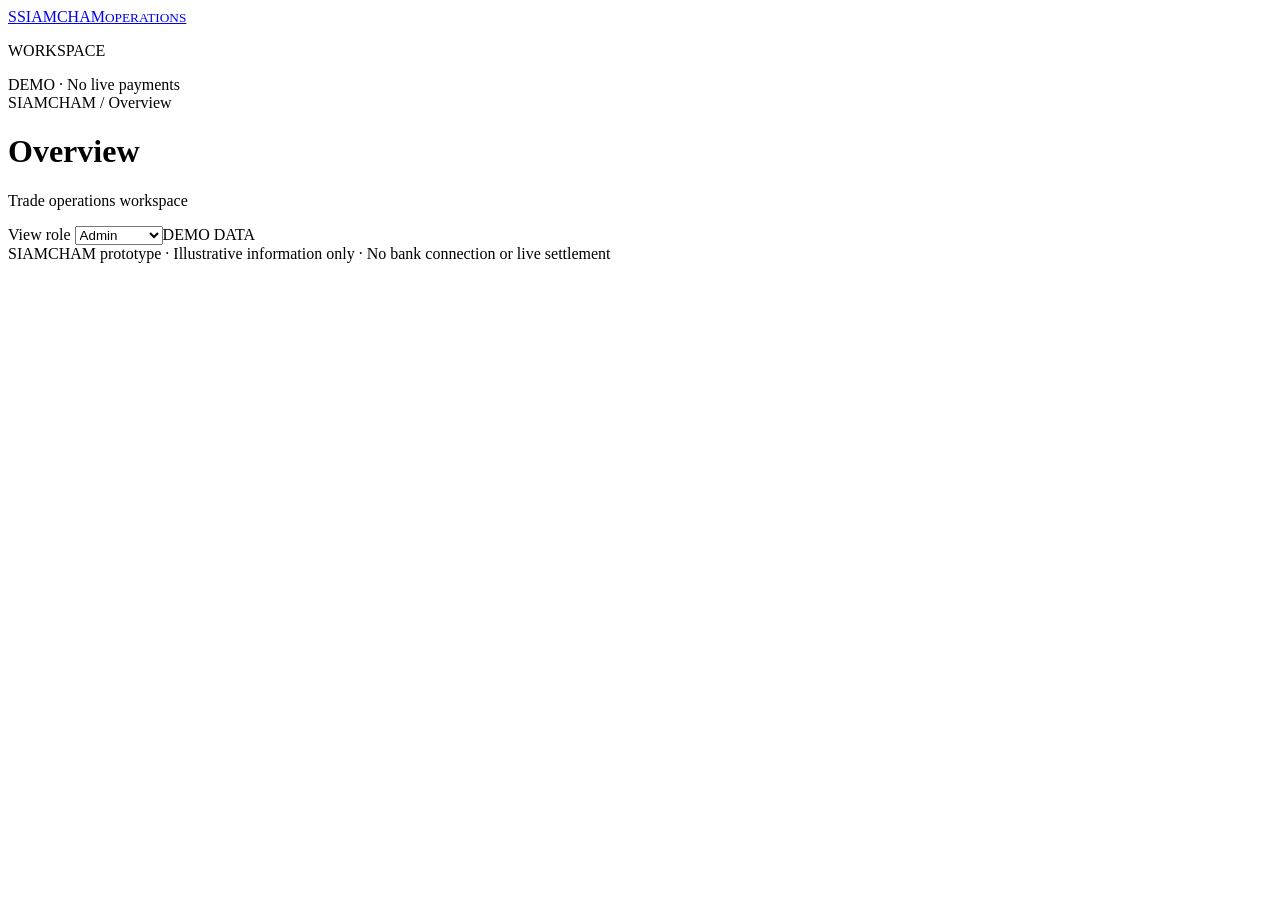
==== backoffice/index.html @ a69efb36 "Create SIAMCHAM role-based backoffice UI shell" ====
<!doctype html><html lang="th"><head><meta charset="utf-8"><meta name="viewport" content="width=device-width,initial-scale=1"><title>SIAMCHAM · Operations</title><link rel="stylesheet" href="backoffice.css"></head><body>
<aside class="sidebar"><a class="brand" href="../index.html"><span class="mark">S</span><span>SIAMCHAM<small>OPERATIONS</small></span></a><p class="side-caption">WORKSPACE</p><nav id="nav"></nav><div class="side-bottom"><span class="status-dot"></span> DEMO · No live payments</div></aside>
<main><header class="topbar"><div><span class="breadcrumb">SIAMCHAM / <span id="crumb">Overview</span></span><h1 id="title">Overview</h1><p id="subtitle">Trade operations workspace</p></div><div class="top-actions"><label>View role <select id="role"><option value="admin">Admin</option><option value="operations">Operations</option><option value="finance">Finance</option><option value="supplier">Supplier</option><option value="buyer">Buyer</option></select></label><span class="demo-pill">DEMO DATA</span></div></header>
<div id="content"></div><footer>SIAMCHAM prototype · Illustrative information only · No bank connection or live settlement</footer></main>
<script src="backoffice.js"></script></body></html>
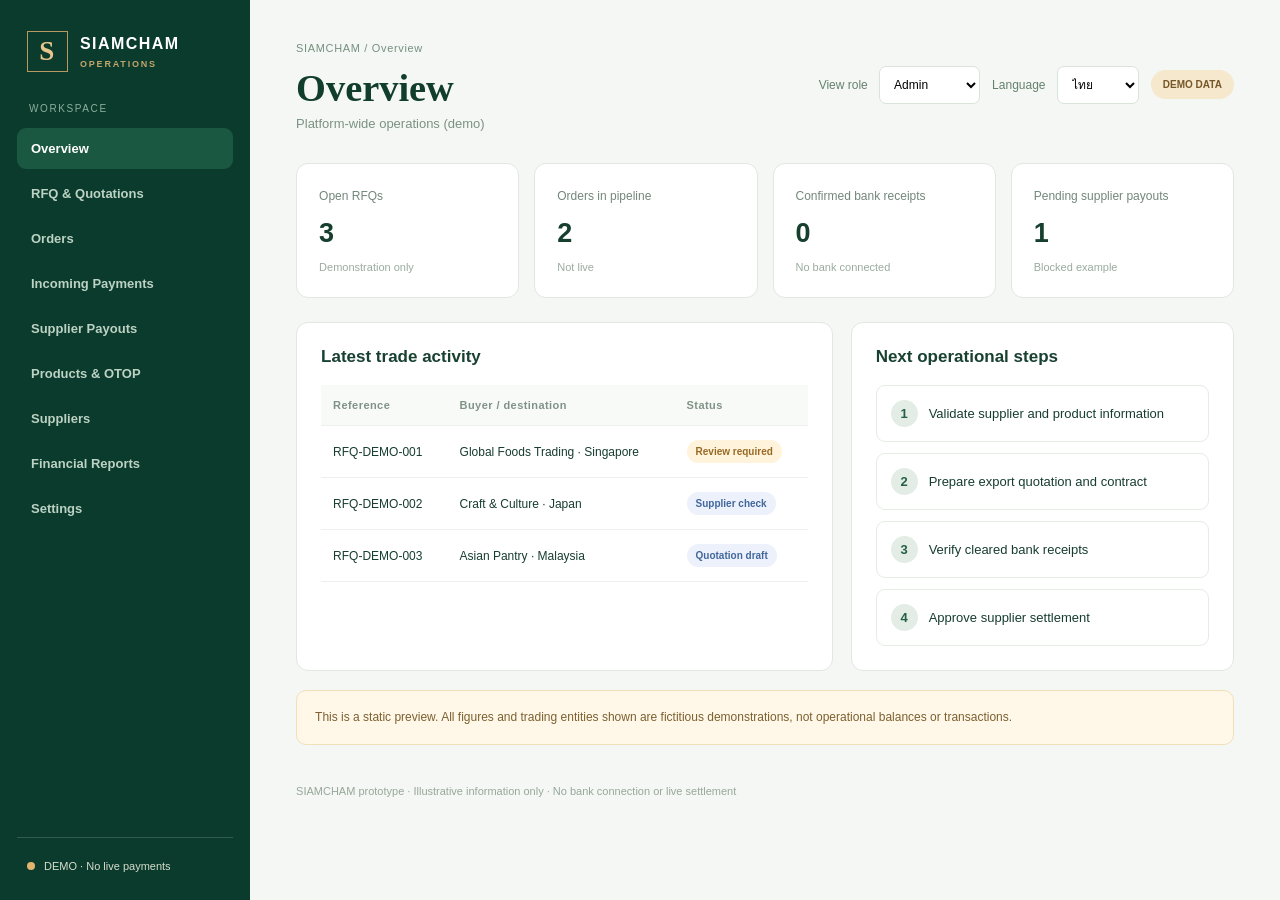
==== commit bde43566: "Add Thai English language selector to backoffice header" ====
--- a/backoffice/index.html
+++ b/backoffice/index.html
@@ -1,5 +1,5 @@
 <!doctype html><html lang="th"><head><meta charset="utf-8"><meta name="viewport" content="width=device-width,initial-scale=1"><title>SIAMCHAM · Operations</title><link rel="stylesheet" href="backoffice.css"></head><body>
 <aside class="sidebar"><a class="brand" href="../index.html"><span class="mark">S</span><span>SIAMCHAM<small>OPERATIONS</small></span></a><p class="side-caption">WORKSPACE</p><nav id="nav"></nav><div class="side-bottom"><span class="status-dot"></span> DEMO · No live payments</div></aside>
-<main><header class="topbar"><div><span class="breadcrumb">SIAMCHAM / <span id="crumb">Overview</span></span><h1 id="title">Overview</h1><p id="subtitle">Trade operations workspace</p></div><div class="top-actions"><label>View role <select id="role"><option value="admin">Admin</option><option value="operations">Operations</option><option value="finance">Finance</option><option value="supplier">Supplier</option><option value="buyer">Buyer</option></select></label><span class="demo-pill">DEMO DATA</span></div></header>
+<main><header class="topbar"><div><span class="breadcrumb">SIAMCHAM / <span id="crumb">Overview</span></span><h1 id="title">Overview</h1><p id="subtitle">Trade operations workspace</p></div><div class="top-actions"><label><span id="roleLabel">View role</span> <select id="role"><option value="admin">Admin</option><option value="operations">Operations</option><option value="finance">Finance</option><option value="supplier">Supplier</option><option value="buyer">Buyer</option></select></label><label><span id="languageLabel">Language</span> <select id="language"><option value="th">ไทย</option><option value="en">English</option></select></label><span class="demo-pill">DEMO DATA</span></div></header>
 <div id="content"></div><footer>SIAMCHAM prototype · Illustrative information only · No bank connection or live settlement</footer></main>
 <script src="backoffice.js"></script></body></html>
--- a/backoffice/backoffice.css
+++ b/backoffice/backoffice.css
@@ -0,0 +1 @@
+:root{font-family:Inter,-apple-system,BlinkMacSystemFont,"Noto Sans Thai",Arial,sans-serif;color:#173d30;background:#f5f7f4}*{box-sizing:border-box}body{margin:0;display:grid;grid-template-columns:250px minmax(0,1fr);min-height:100vh}button,select,input{font:inherit}button{cursor:pointer}.sidebar{background:#0b3b2c;color:#e2efe5;min-height:100vh;padding:26px 17px;display:flex;flex-direction:column;position:sticky;top:0;height:100vh}.brand{color:#fff;text-decoration:none;display:flex;gap:12px;align-items:center;padding:5px 10px 31px;font-weight:850;letter-spacing:.09em}.brand small{display:block;font-size:9px;letter-spacing:.2em;color:#c3a56c;margin-top:6px}.mark{display:grid;place-items:center;border:1px solid #b99962;color:#e7c68d;width:41px;height:41px;font-family:Georgia,serif;font-size:27px}.side-caption{color:#8dae9d;letter-spacing:.16em;font-size:10px;padding:0 12px;margin:0 0 14px}nav{display:grid;gap:4px}nav button{background:transparent;border:0;color:#bcd2c4;text-align:left;padding:13px 14px;border-radius:9px;font-weight:600;font-size:13px}nav button:hover,nav button.active{background:#1b5842;color:#fff}.side-bottom{margin-top:auto;border-top:1px solid #315d4b;padding:22px 10px 2px;color:#d6ddcf;font-size:11px}.status-dot{display:inline-block;background:#e1b56e;width:8px;height:8px;border-radius:50%;margin-right:6px}main{min-width:0;padding:38px clamp(20px,3.6vw,56px) 25px}.topbar{display:flex;align-items:center;justify-content:space-between;gap:20px;margin-bottom:32px}.breadcrumb{font-size:11px;letter-spacing:.06em;color:#769081}.topbar h1{font:700 clamp(30px,3vw,42px)/1.15 Georgia,"Noto Serif Thai",serif;color:#103d2c;margin:10px 0 6px}.topbar p{color:#7b9182;font-size:13px;margin:0}.top-actions{display:flex;align-items:center;gap:12px}.top-actions label{font-size:12px;color:#64816e}.top-actions select{margin-left:8px;border:1px solid #d9e3d9;background:#fff;border-radius:7px;padding:10px}.demo-pill{background:#f5e8cd;color:#765628;border-radius:30px;padding:9px 12px;font-size:10px;font-weight:800;white-space:nowrap}.stats{display:grid;grid-template-columns:repeat(4,minmax(0,1fr));gap:15px;margin-bottom:24px}.metric{background:white;border:1px solid #e0e8df;border-radius:12px;padding:22px}.metric>span{font-size:12px;color:#73877a}.metric>strong{display:block;margin:14px 0 8px;font-size:27px;letter-spacing:-.03em;color:#163f2e}.metric small{font-size:11px;color:#9aab9e}.layout{display:grid;grid-template-columns:1.4fr 1fr;gap:18px}.panel{background:#fff;border:1px solid #e0e8df;border-radius:12px;padding:24px;margin-bottom:19px;min-width:0}.panel-head{display:flex;justify-content:space-between;align-items:center;margin-bottom:18px;gap:10px}.panel h2{font-size:17px;margin:0;color:#184132}.panel p{color:#718777;font-size:13px;line-height:1.75}.panel a{font-size:12px;color:#0b684a}.table-wrap{overflow-x:auto}table{border-collapse:collapse;width:100%;text-align:left;font-size:12px}th{color:#809287;font-weight:700;font-size:11px;letter-spacing:.04em;background:#f8faf7}td,th{padding:14px 12px;border-bottom:1px solid #edf0ec;white-space:nowrap}td strong{color:#254838}.tag{padding:6px 9px;border-radius:20px;font-size:10px;font-weight:750;display:inline-block;background:#eef5f0;color:#397357}.tag.warn{background:#fff3dc;color:#986924}.tag.info{background:#edf1fb;color:#41679c}.tag.danger{background:#fce9e7;color:#a44440}.button{border:0;background:#0d6145;color:white;border-radius:8px;padding:11px 15px;font-size:12px;font-weight:700}.button.secondary{background:#eff5ef;color:#135438}.button:disabled{background:#d8dfd9;color:#738376;cursor:not-allowed}.notice{background:#fff8e9;border:1px solid #f0e0b8;color:#7c602f;border-radius:10px;padding:16px 18px;font-size:12px;line-height:1.7;margin-bottom:22px}.steps{display:grid;gap:11px}.step{display:flex;align-items:center;gap:11px;border:1px solid #e5ece4;padding:14px;border-radius:9px;font-size:13px}.step b{display:grid;place-items:center;background:#e4ede5;width:27px;height:27px;border-radius:50%;color:#236045}.empty{padding:30px;color:#8b9c90;background:#f7f9f6;border-radius:10px;font-size:13px}.filters{display:flex;gap:10px;flex-wrap:wrap;margin-bottom:18px}.filters input,.filters select{border:1px solid #dfe6dc;background:white;padding:10px 11px;border-radius:7px;font-size:12px}.divider{height:1px;background:#e6ece5;margin:17px 0}.split{display:grid;grid-template-columns:repeat(2,minmax(0,1fr));gap:14px}.info-box{padding:17px;border:1px solid #e2e8df;background:#fbfcfa;border-radius:9px}.info-box span{color:#829689;font-size:11px}.info-box strong{display:block;margin:9px 0;color:#254a36;font-size:15px}footer{color:#97a79a;font-size:11px;padding-top:18px}@media(max-width:1080px){.stats{grid-template-columns:repeat(2,minmax(0,1fr))}.layout{grid-template-columns:1fr}}@media(max-width:720px){body{display:block}.sidebar{position:static;height:auto;min-height:0;padding:14px}.brand{padding:0 7px 12px}.side-caption,.side-bottom{display:none}nav{display:flex;overflow-x:auto}nav button{white-space:nowrap}main{padding:22px 14px}.topbar{display:block}.top-actions{margin-top:18px}.stats{grid-template-columns:repeat(2,minmax(0,1fr))}.metric{padding:15px}.metric>strong{font-size:19px}.split{grid-template-columns:1fr}}
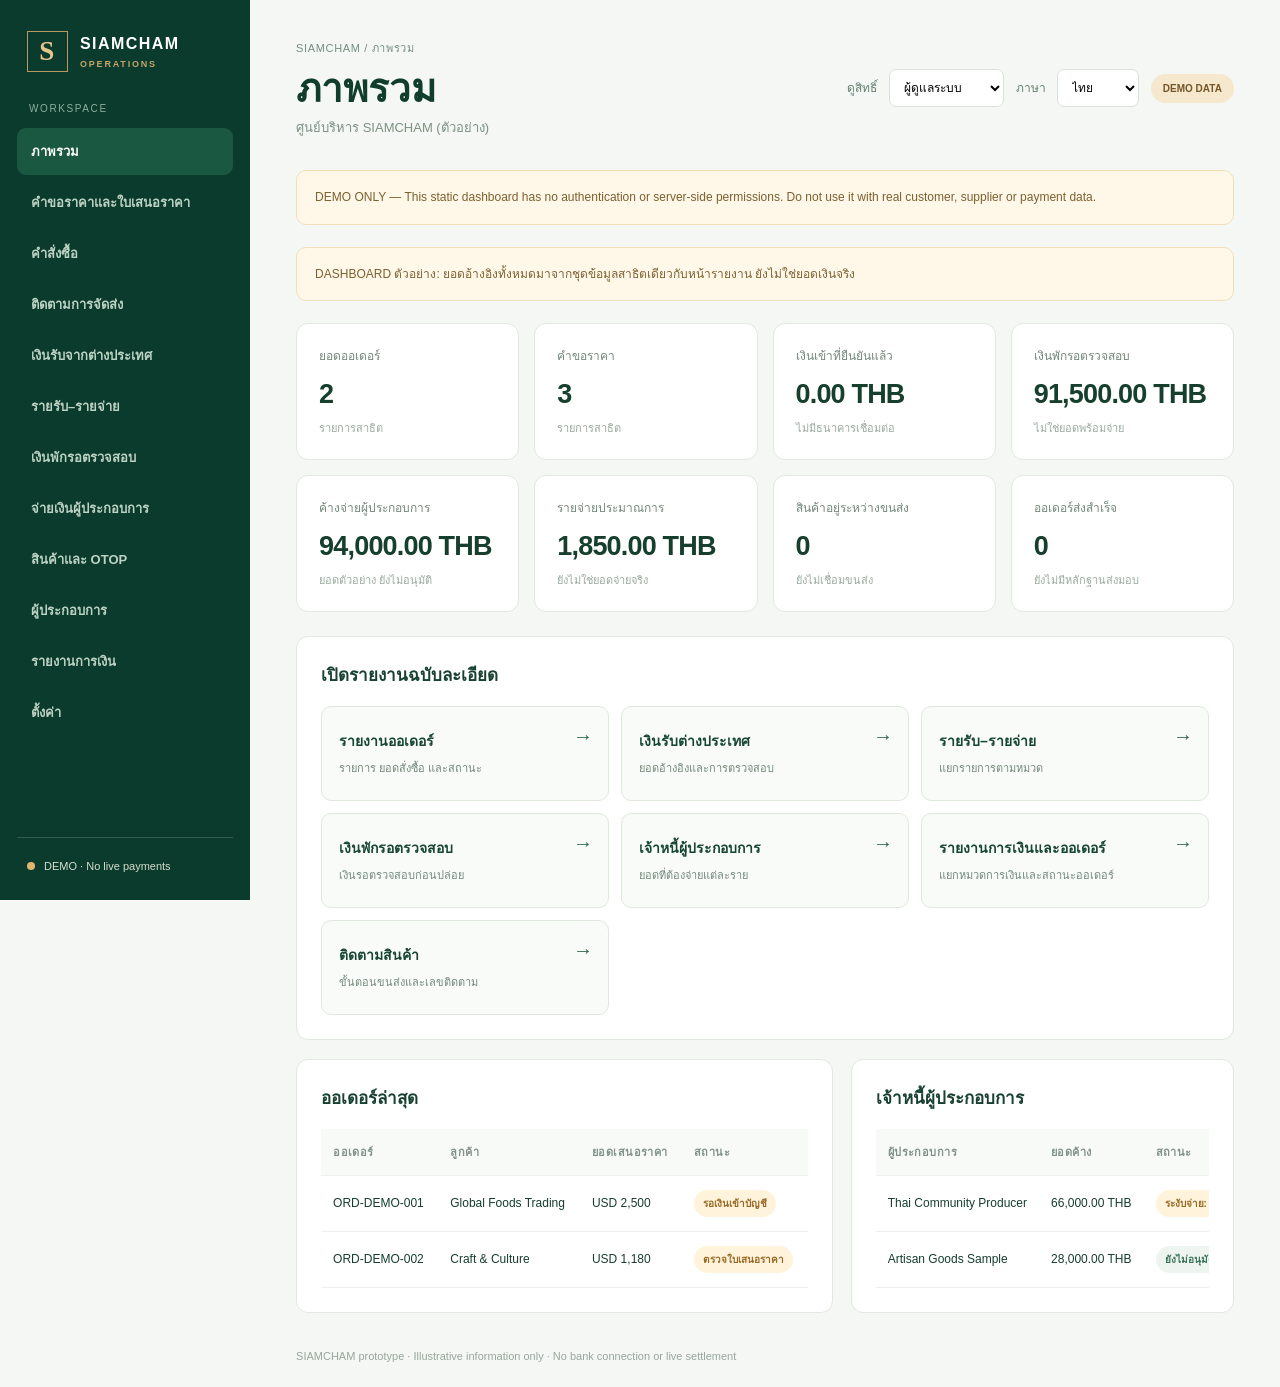
==== commit da9e8b59: "Mark unsecured backoffice preview as noindex and warn against real data" ====
--- a/backoffice/index.html
+++ b/backoffice/index.html
@@ -1,5 +1,5 @@
-<!doctype html><html lang="th"><head><meta charset="utf-8"><meta name="viewport" content="width=device-width,initial-scale=1"><title>SIAMCHAM · Operations</title><link rel="stylesheet" href="backoffice.css"></head><body>
+<!doctype html><html lang="th"><head><meta charset="utf-8"><meta name="viewport" content="width=device-width,initial-scale=1"><meta name="robots" content="noindex,nofollow,noarchive"><meta name="referrer" content="strict-origin-when-cross-origin"><title>SIAMCHAM · Operations</title><link rel="stylesheet" href="backoffice.css"></head><body>
 <aside class="sidebar"><a class="brand" href="../index.html"><span class="mark">S</span><span>SIAMCHAM<small>OPERATIONS</small></span></a><p class="side-caption">WORKSPACE</p><nav id="nav"></nav><div class="side-bottom"><span class="status-dot"></span> DEMO · No live payments</div></aside>
 <main><header class="topbar"><div><span class="breadcrumb">SIAMCHAM / <span id="crumb">Overview</span></span><h1 id="title">Overview</h1><p id="subtitle">Trade operations workspace</p></div><div class="top-actions"><label><span id="roleLabel">View role</span> <select id="role"><option value="admin">Admin</option><option value="operations">Operations</option><option value="finance">Finance</option><option value="supplier">Supplier</option><option value="buyer">Buyer</option></select></label><label><span id="languageLabel">Language</span> <select id="language"><option value="th">ไทย</option><option value="en">English</option></select></label><span class="demo-pill">DEMO DATA</span></div></header>
-<div id="content"></div><footer>SIAMCHAM prototype · Illustrative information only · No bank connection or live settlement</footer></main>
+<div class="notice" role="status">DEMO ONLY — This static dashboard has no authentication or server-side permissions. Do not use it with real customer, supplier or payment data.</div><div id="content"></div><footer>SIAMCHAM prototype · Illustrative information only · No bank connection or live settlement</footer></main>
 <script src="backoffice.js"></script></body></html>
--- a/backoffice/backoffice.css
+++ b/backoffice/backoffice.css
@@ -1 +1,5 @@
-:root{font-family:Inter,-apple-system,BlinkMacSystemFont,"Noto Sans Thai",Arial,sans-serif;color:#173d30;background:#f5f7f4}*{box-sizing:border-box}body{margin:0;display:grid;grid-template-columns:250px minmax(0,1fr);min-height:100vh}button,select,input{font:inherit}button{cursor:pointer}.sidebar{background:#0b3b2c;color:#e2efe5;min-height:100vh;padding:26px 17px;display:flex;flex-direction:column;position:sticky;top:0;height:100vh}.brand{color:#fff;text-decoration:none;display:flex;gap:12px;align-items:center;padding:5px 10px 31px;font-weight:850;letter-spacing:.09em}.brand small{display:block;font-size:9px;letter-spacing:.2em;color:#c3a56c;margin-top:6px}.mark{display:grid;place-items:center;border:1px solid #b99962;color:#e7c68d;width:41px;height:41px;font-family:Georgia,serif;font-size:27px}.side-caption{color:#8dae9d;letter-spacing:.16em;font-size:10px;padding:0 12px;margin:0 0 14px}nav{display:grid;gap:4px}nav button{background:transparent;border:0;color:#bcd2c4;text-align:left;padding:13px 14px;border-radius:9px;font-weight:600;font-size:13px}nav button:hover,nav button.active{background:#1b5842;color:#fff}.side-bottom{margin-top:auto;border-top:1px solid #315d4b;padding:22px 10px 2px;color:#d6ddcf;font-size:11px}.status-dot{display:inline-block;background:#e1b56e;width:8px;height:8px;border-radius:50%;margin-right:6px}main{min-width:0;padding:38px clamp(20px,3.6vw,56px) 25px}.topbar{display:flex;align-items:center;justify-content:space-between;gap:20px;margin-bottom:32px}.breadcrumb{font-size:11px;letter-spacing:.06em;color:#769081}.topbar h1{font:700 clamp(30px,3vw,42px)/1.15 Georgia,"Noto Serif Thai",serif;color:#103d2c;margin:10px 0 6px}.topbar p{color:#7b9182;font-size:13px;margin:0}.top-actions{display:flex;align-items:center;gap:12px}.top-actions label{font-size:12px;color:#64816e}.top-actions select{margin-left:8px;border:1px solid #d9e3d9;background:#fff;border-radius:7px;padding:10px}.demo-pill{background:#f5e8cd;color:#765628;border-radius:30px;padding:9px 12px;font-size:10px;font-weight:800;white-space:nowrap}.stats{display:grid;grid-template-columns:repeat(4,minmax(0,1fr));gap:15px;margin-bottom:24px}.metric{background:white;border:1px solid #e0e8df;border-radius:12px;padding:22px}.metric>span{font-size:12px;color:#73877a}.metric>strong{display:block;margin:14px 0 8px;font-size:27px;letter-spacing:-.03em;color:#163f2e}.metric small{font-size:11px;color:#9aab9e}.layout{display:grid;grid-template-columns:1.4fr 1fr;gap:18px}.panel{background:#fff;border:1px solid #e0e8df;border-radius:12px;padding:24px;margin-bottom:19px;min-width:0}.panel-head{display:flex;justify-content:space-between;align-items:center;margin-bottom:18px;gap:10px}.panel h2{font-size:17px;margin:0;color:#184132}.panel p{color:#718777;font-size:13px;line-height:1.75}.panel a{font-size:12px;color:#0b684a}.table-wrap{overflow-x:auto}table{border-collapse:collapse;width:100%;text-align:left;font-size:12px}th{color:#809287;font-weight:700;font-size:11px;letter-spacing:.04em;background:#f8faf7}td,th{padding:14px 12px;border-bottom:1px solid #edf0ec;white-space:nowrap}td strong{color:#254838}.tag{padding:6px 9px;border-radius:20px;font-size:10px;font-weight:750;display:inline-block;background:#eef5f0;color:#397357}.tag.warn{background:#fff3dc;color:#986924}.tag.info{background:#edf1fb;color:#41679c}.tag.danger{background:#fce9e7;color:#a44440}.button{border:0;background:#0d6145;color:white;border-radius:8px;padding:11px 15px;font-size:12px;font-weight:700}.button.secondary{background:#eff5ef;color:#135438}.button:disabled{background:#d8dfd9;color:#738376;cursor:not-allowed}.notice{background:#fff8e9;border:1px solid #f0e0b8;color:#7c602f;border-radius:10px;padding:16px 18px;font-size:12px;line-height:1.7;margin-bottom:22px}.steps{display:grid;gap:11px}.step{display:flex;align-items:center;gap:11px;border:1px solid #e5ece4;padding:14px;border-radius:9px;font-size:13px}.step b{display:grid;place-items:center;background:#e4ede5;width:27px;height:27px;border-radius:50%;color:#236045}.empty{padding:30px;color:#8b9c90;background:#f7f9f6;border-radius:10px;font-size:13px}.filters{display:flex;gap:10px;flex-wrap:wrap;margin-bottom:18px}.filters input,.filters select{border:1px solid #dfe6dc;background:white;padding:10px 11px;border-radius:7px;font-size:12px}.divider{height:1px;background:#e6ece5;margin:17px 0}.split{display:grid;grid-template-columns:repeat(2,minmax(0,1fr));gap:14px}.info-box{padding:17px;border:1px solid #e2e8df;background:#fbfcfa;border-radius:9px}.info-box span{color:#829689;font-size:11px}.info-box strong{display:block;margin:9px 0;color:#254a36;font-size:15px}footer{color:#97a79a;font-size:11px;padding-top:18px}@media(max-width:1080px){.stats{grid-template-columns:repeat(2,minmax(0,1fr))}.layout{grid-template-columns:1fr}}@media(max-width:720px){body{display:block}.sidebar{position:static;height:auto;min-height:0;padding:14px}.brand{padding:0 7px 12px}.side-caption,.side-bottom{display:none}nav{display:flex;overflow-x:auto}nav button{white-space:nowrap}main{padding:22px 14px}.topbar{display:block}.top-actions{margin-top:18px}.stats{grid-template-columns:repeat(2,minmax(0,1fr))}.metric{padding:15px}.metric>strong{font-size:19px}.split{grid-template-columns:1fr}}+:root{font-family:Inter,-apple-system,BlinkMacSystemFont,"Noto Sans Thai",Arial,sans-serif;color:#173d30;background:#f5f7f4}*{box-sizing:border-box}body{margin:0;display:grid;grid-template-columns:250px minmax(0,1fr);min-height:100vh}button,select,input{font:inherit}button{cursor:pointer}.sidebar{background:#0b3b2c;color:#e2efe5;min-height:100vh;padding:26px 17px;display:flex;flex-direction:column;position:sticky;top:0;height:100vh}.brand{color:#fff;text-decoration:none;display:flex;gap:12px;align-items:center;padding:5px 10px 31px;font-weight:850;letter-spacing:.09em}.brand small{display:block;font-size:9px;letter-spacing:.2em;color:#c3a56c;margin-top:6px}.mark{display:grid;place-items:center;border:1px solid #b99962;color:#e7c68d;width:41px;height:41px;font-family:Georgia,serif;font-size:27px}.side-caption{color:#8dae9d;letter-spacing:.16em;font-size:10px;padding:0 12px;margin:0 0 14px}nav{display:grid;gap:4px}nav button{background:transparent;border:0;color:#bcd2c4;text-align:left;padding:13px 14px;border-radius:9px;font-weight:600;font-size:13px}nav button:hover,nav button.active{background:#1b5842;color:#fff}.side-bottom{margin-top:auto;border-top:1px solid #315d4b;padding:22px 10px 2px;color:#d6ddcf;font-size:11px}.status-dot{display:inline-block;background:#e1b56e;width:8px;height:8px;border-radius:50%;margin-right:6px}main{min-width:0;padding:38px clamp(20px,3.6vw,56px) 25px}.topbar{display:flex;align-items:center;justify-content:space-between;gap:20px;margin-bottom:32px}.breadcrumb{font-size:11px;letter-spacing:.06em;color:#769081}.topbar h1{font:700 clamp(30px,3vw,42px)/1.15 Georgia,"Noto Serif Thai",serif;color:#103d2c;margin:10px 0 6px}.topbar p{color:#7b9182;font-size:13px;margin:0}.top-actions{display:flex;align-items:center;gap:12px}.top-actions label{font-size:12px;color:#64816e}.top-actions select{margin-left:8px;border:1px solid #d9e3d9;background:#fff;border-radius:7px;padding:10px}.demo-pill{background:#f5e8cd;color:#765628;border-radius:30px;padding:9px 12px;font-size:10px;font-weight:800;white-space:nowrap}.stats{display:grid;grid-template-columns:repeat(4,minmax(0,1fr));gap:15px;margin-bottom:24px}.metric{background:white;border:1px solid #e0e8df;border-radius:12px;padding:22px}.metric>span{font-size:12px;color:#73877a}.metric>strong{display:block;margin:14px 0 8px;font-size:27px;letter-spacing:-.03em;color:#163f2e}.metric small{font-size:11px;color:#9aab9e}.layout{display:grid;grid-template-columns:1.4fr 1fr;gap:18px}.panel{background:#fff;border:1px solid #e0e8df;border-radius:12px;padding:24px;margin-bottom:19px;min-width:0}.panel-head{display:flex;justify-content:space-between;align-items:center;margin-bottom:18px;gap:10px}.panel h2{font-size:17px;margin:0;color:#184132}.panel p{color:#718777;font-size:13px;line-height:1.75}.panel a{font-size:12px;color:#0b684a}.table-wrap{overflow-x:auto}table{border-collapse:collapse;width:100%;text-align:left;font-size:12px}th{color:#809287;font-weight:700;font-size:11px;letter-spacing:.04em;background:#f8faf7}td,th{padding:14px 12px;border-bottom:1px solid #edf0ec;white-space:nowrap}td strong{color:#254838}.tag{padding:6px 9px;border-radius:20px;font-size:10px;font-weight:750;display:inline-block;background:#eef5f0;color:#397357}.tag.warn{background:#fff3dc;color:#986924}.tag.info{background:#edf1fb;color:#41679c}.tag.danger{background:#fce9e7;color:#a44440}.button{border:0;background:#0d6145;color:white;border-radius:8px;padding:11px 15px;font-size:12px;font-weight:700}.button.secondary{background:#eff5ef;color:#135438}.button:disabled{background:#d8dfd9;color:#738376;cursor:not-allowed}.notice{background:#fff8e9;border:1px solid #f0e0b8;color:#7c602f;border-radius:10px;padding:16px 18px;font-size:12px;line-height:1.7;margin-bottom:22px}.steps{display:grid;gap:11px}.step{display:flex;align-items:center;gap:11px;border:1px solid #e5ece4;padding:14px;border-radius:9px;font-size:13px}.step b{display:grid;place-items:center;background:#e4ede5;width:27px;height:27px;border-radius:50%;color:#236045}.empty{padding:30px;color:#8b9c90;background:#f7f9f6;border-radius:10px;font-size:13px}.filters{display:flex;gap:10px;flex-wrap:wrap;margin-bottom:18px}.filters input,.filters select{border:1px solid #dfe6dc;background:white;padding:10px 11px;border-radius:7px;font-size:12px}.divider{height:1px;background:#e6ece5;margin:17px 0}.split{display:grid;grid-template-columns:repeat(2,minmax(0,1fr));gap:14px}.info-box{padding:17px;border:1px solid #e2e8df;background:#fbfcfa;border-radius:9px}.info-box span{color:#829689;font-size:11px}.info-box strong{display:block;margin:9px 0;color:#254a36;font-size:15px}footer{color:#97a79a;font-size:11px;padding-top:18px}@media(max-width:1080px){.stats{grid-template-columns:repeat(2,minmax(0,1fr))}.layout{grid-template-columns:1fr}}@media(max-width:720px){body{display:block}.sidebar{position:static;height:auto;min-height:0;padding:14px}.brand{padding:0 7px 12px}.side-caption,.side-bottom{display:none}nav{display:flex;overflow-x:auto}nav button{white-space:nowrap}main{padding:22px 14px}.topbar{display:block}.top-actions{margin-top:18px}.stats{grid-template-columns:repeat(2,minmax(0,1fr))}.metric{padding:15px}.metric>strong{font-size:19px}.split{grid-template-columns:1fr}}
+.shipment-timeline{margin:10px 0 25px;padding:18px;border:1px solid #e4eae2;border-radius:10px;background:#fbfcfa}.shipment-timeline>strong{display:block;margin-bottom:14px}.shipment-timeline .step{justify-content:flex-start}.shipment-timeline .step span{flex:1}.shipment-timeline .step small{color:#7a9080;white-space:nowrap}.stats .metric strong{overflow-wrap:anywhere}.panel .stats{margin:0}.table-wrap{scrollbar-width:thin} @media(max-width:720px){.shipment-timeline{padding:12px}.shipment-timeline .step{flex-wrap:wrap}.shipment-timeline .step small{width:100%;padding-left:38px}}
+
+/* Dashboard report navigation and compact eight-metric scorecard */
+#content>.stats{grid-template-columns:repeat(4,minmax(0,1fr))}.dashboard-shortcuts{display:grid;grid-template-columns:repeat(3,minmax(0,1fr));gap:12px}.dashboard-link{position:relative;text-align:left;border:1px solid #dfe8dd;border-radius:10px;padding:19px 40px 19px 17px;background:#f9fbf8;min-height:95px;color:#164533;cursor:pointer}.dashboard-link:hover{border-color:#a7c5b0;background:#edf5ee}.dashboard-link strong{display:block;font-size:14px;margin-bottom:8px}.dashboard-link small{display:block;color:#73897b;font-size:11px;line-height:1.6}.dashboard-link>span{position:absolute;right:15px;top:18px;color:#2c674b;font-size:20px}@media(max-width:1100px){#content>.stats{grid-template-columns:repeat(2,minmax(0,1fr))}.dashboard-shortcuts{grid-template-columns:repeat(2,minmax(0,1fr))}}@media(max-width:580px){.dashboard-shortcuts{grid-template-columns:1fr}#content>.stats{gap:9px}.metric>strong{font-size:17px}}
